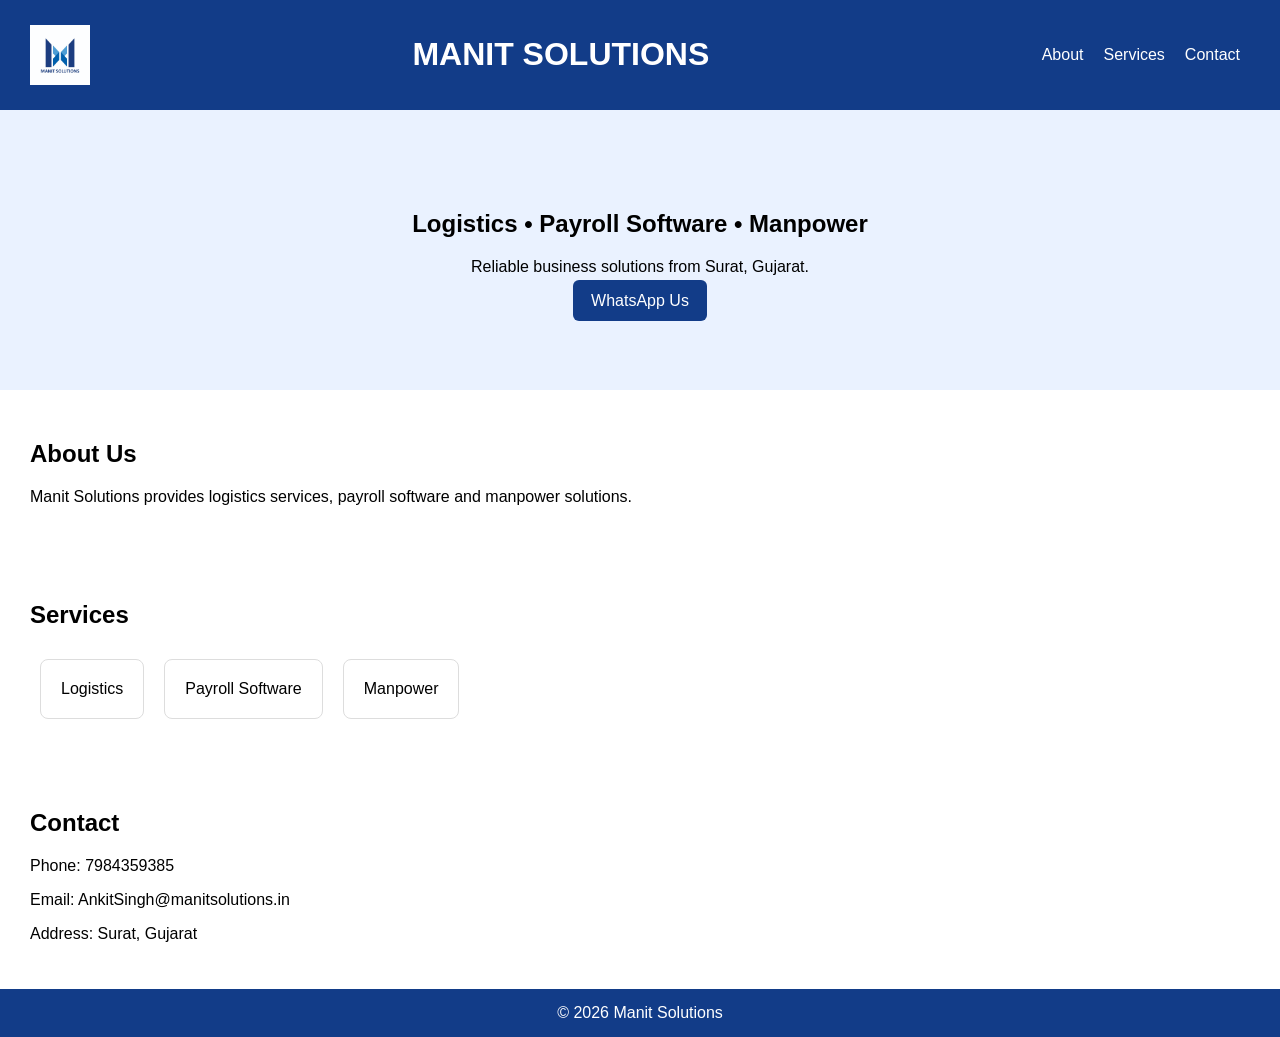
==== index.html @ 74b2212c "Add files via upload" ====
<!DOCTYPE html>
<html lang="en"><head><meta charset="UTF-8"><meta name="viewport" content="width=device-width,initial-scale=1">
<title>Manit Solutions</title>
<link rel="stylesheet" href="style.css"></head>
<body>
<header><img src="logo.png" class="logo"><h1>MANIT SOLUTIONS</h1>
<nav><a href="#about">About</a><a href="#services">Services</a><a href="#contact">Contact</a></nav></header>
<section class="hero">
<h2>Logistics • Payroll Software • Manpower</h2>
<p>Reliable business solutions from Surat, Gujarat.</p>
<a class="btn" href="https://wa.me/917984359385">WhatsApp Us</a>
</section>
<section id="about"><h2>About Us</h2>
<p>Manit Solutions provides logistics services, payroll software and manpower solutions.</p></section>
<section id="services"><h2>Services</h2>
<div class="card">Logistics</div><div class="card">Payroll Software</div><div class="card">Manpower</div>
</section>
<section id="contact"><h2>Contact</h2>
<p>Phone: 7984359385</p>
<p>Email: AnkitSingh@manitsolutions.in</p>
<p>Address: Surat, Gujarat</p>
</section>
<footer>© 2026 Manit Solutions</footer>
</body></html>
---- style.css ----
body{font-family:Arial;margin:0}header{display:flex;align-items:center;justify-content:space-between;padding:15px 30px;background:#123c88;color:#fff}nav a{color:#fff;margin:0 10px;text-decoration:none}.logo{height:60px}.hero{padding:80px 20px;text-align:center;background:#eaf2ff}.btn{background:#123c88;color:#fff;padding:12px 18px;text-decoration:none;border-radius:6px}.card{display:inline-block;margin:10px;padding:20px;border:1px solid #ddd;border-radius:8px}section{padding:30px}footer{background:#123c88;color:#fff;text-align:center;padding:15px}
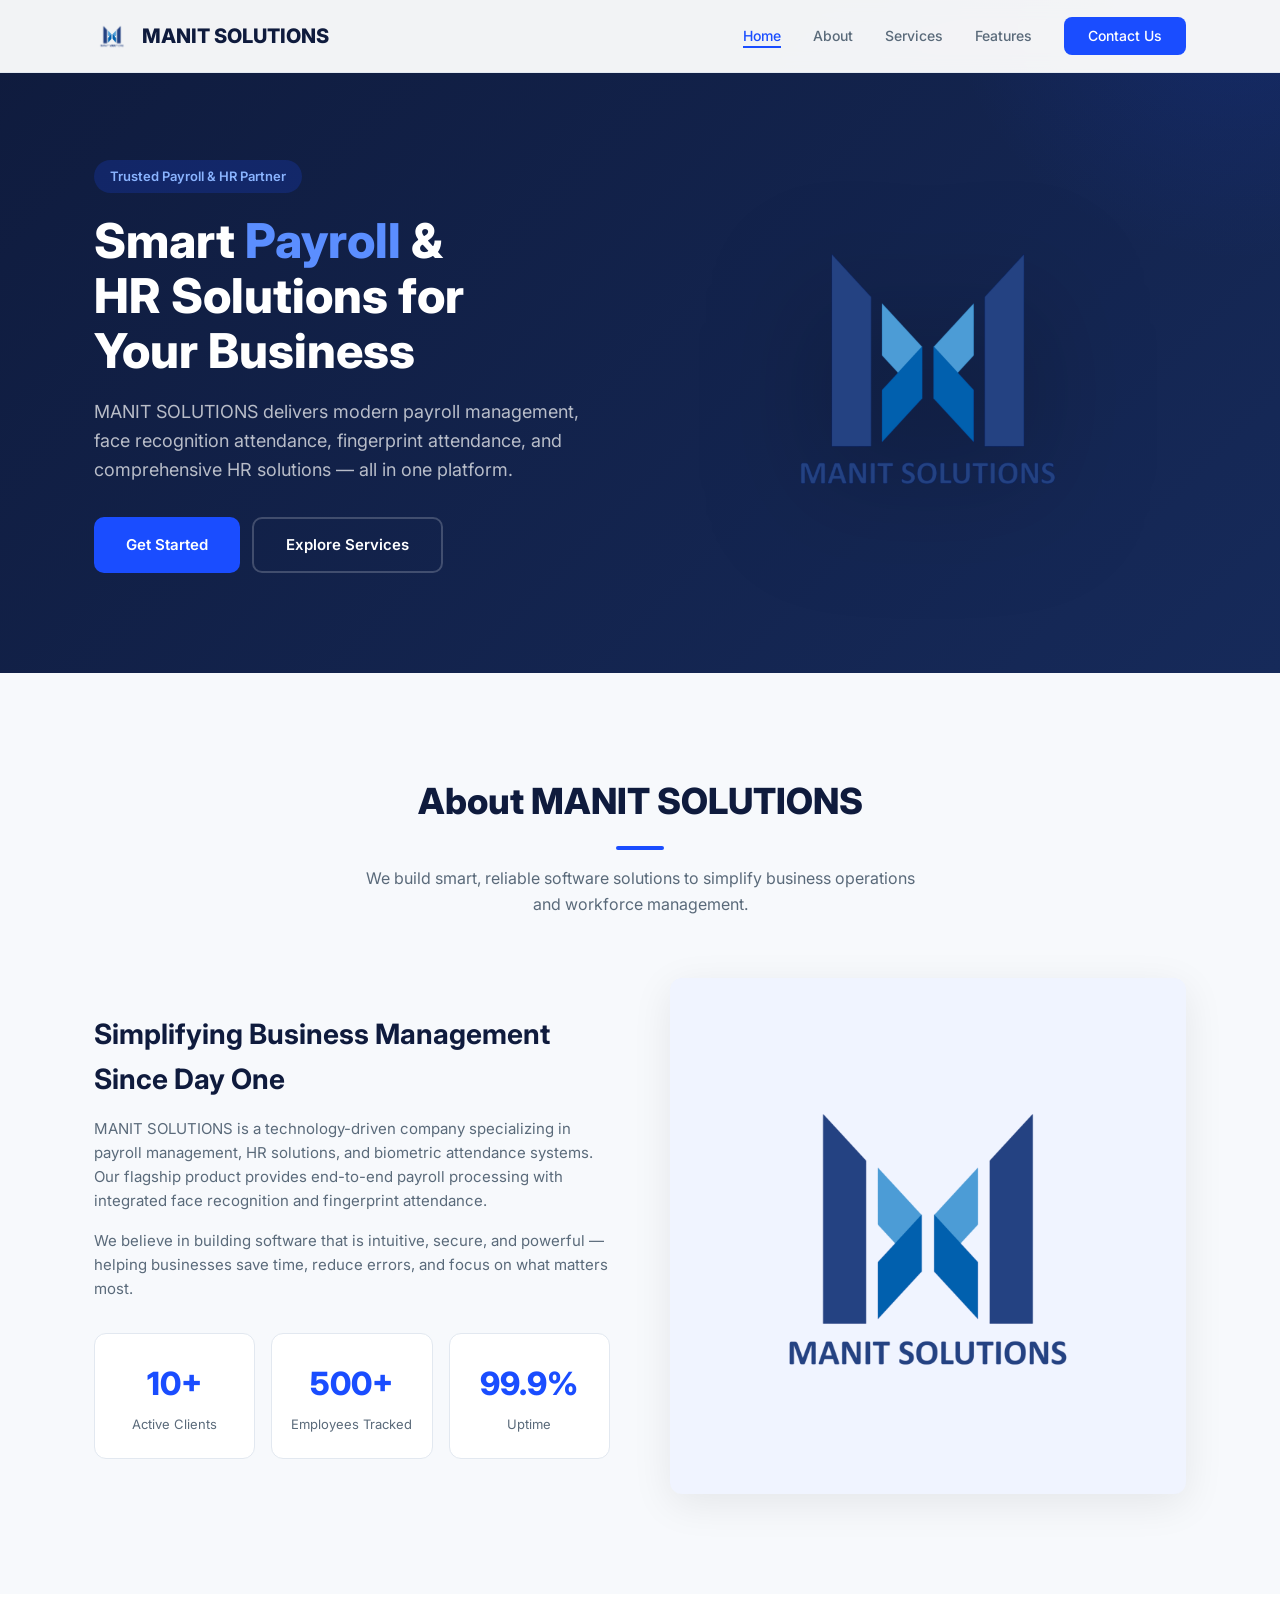
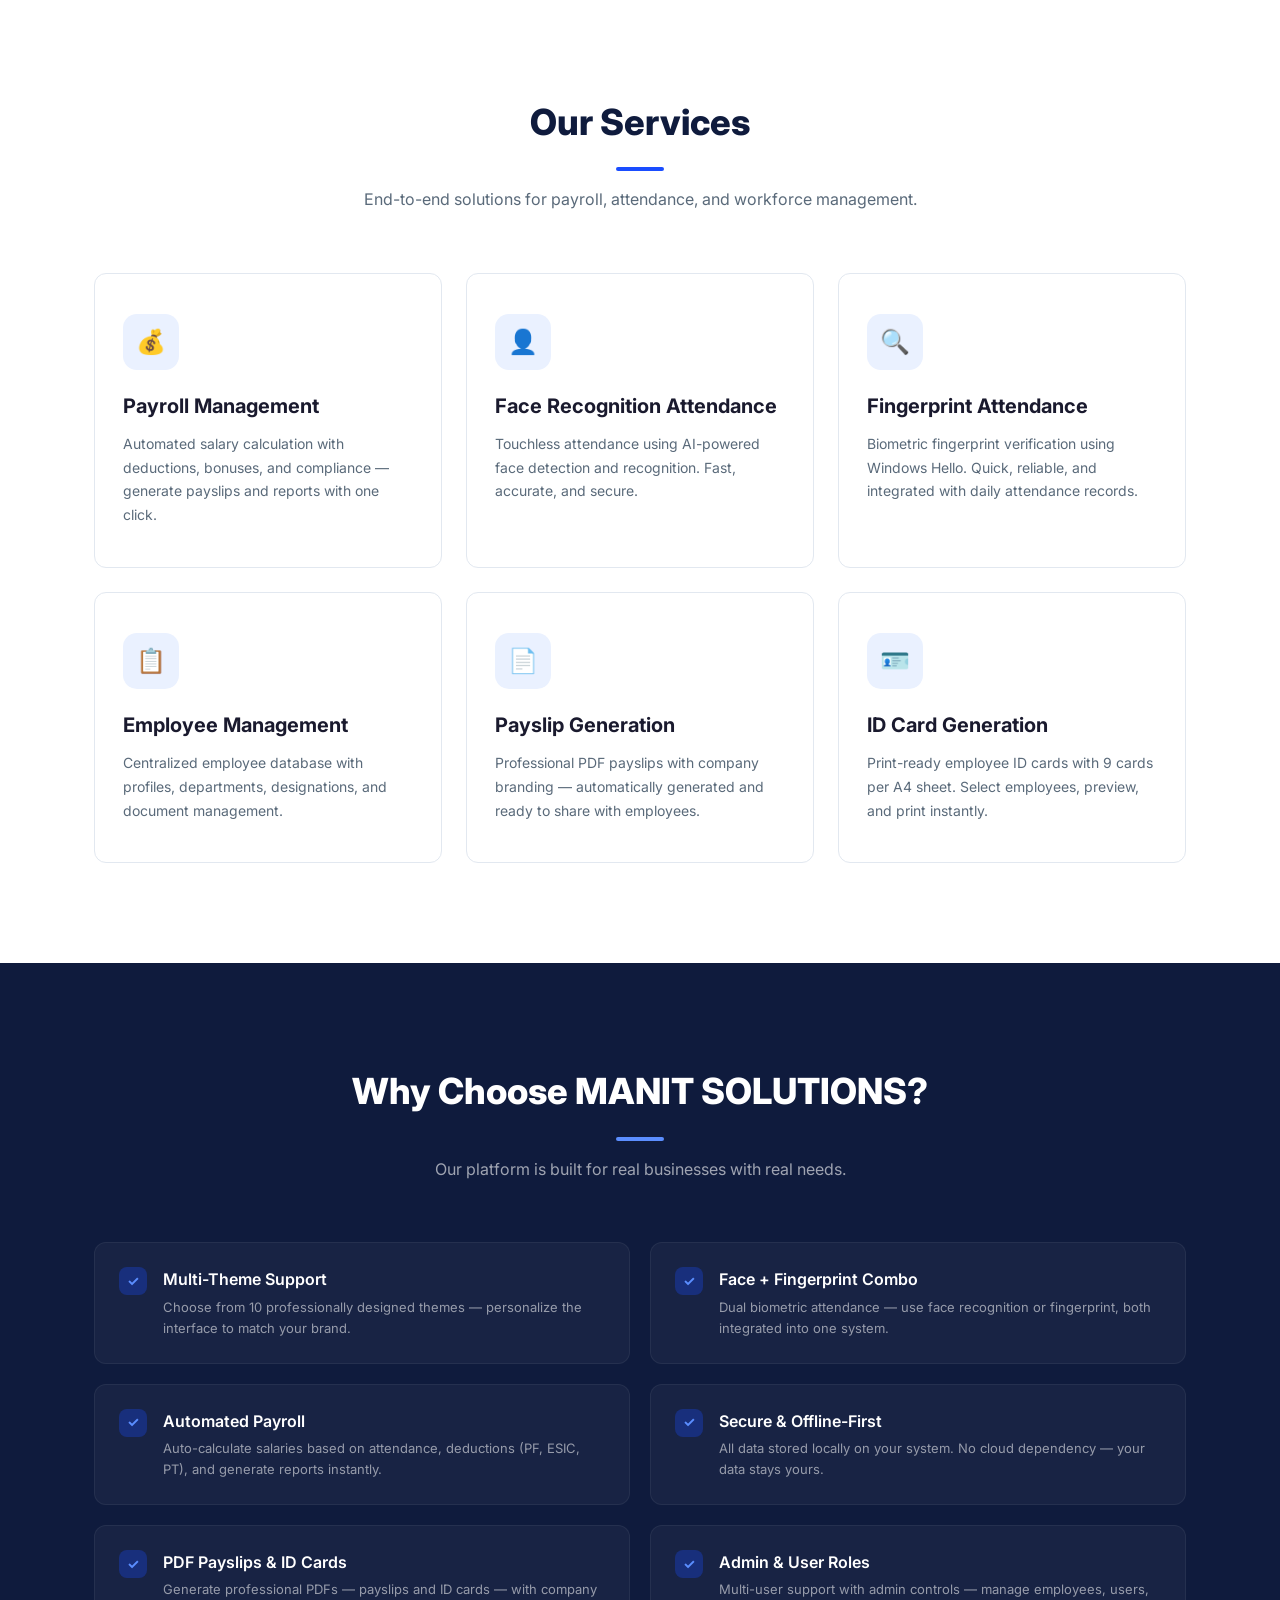
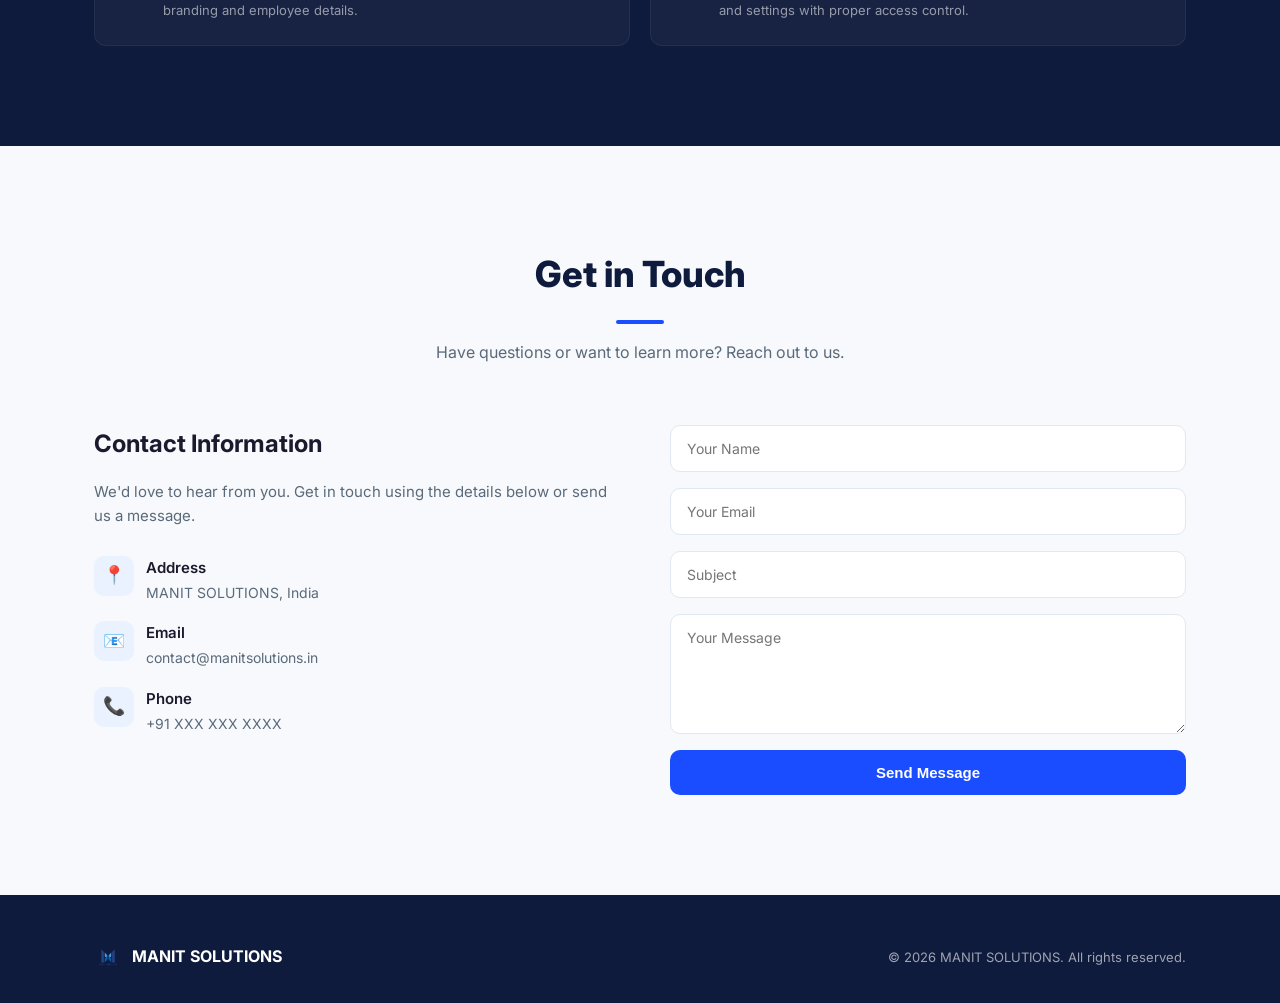
==== commit 2a5eb99e: "Add files via upload" ====
--- a/index.html
+++ b/index.html
@@ -1,24 +1,564 @@
 <!DOCTYPE html>
-<html lang="en"><head><meta charset="UTF-8"><meta name="viewport" content="width=device-width,initial-scale=1">
-<title>Manit Solutions</title>
-<link rel="stylesheet" href="style.css"></head>
+<html lang="en">
+<head>
+    <meta charset="UTF-8" />
+    <meta name="viewport" content="width=device-width, initial-scale=1.0" />
+    <title>MANIT SOLUTIONS — Payroll & HR Solutions</title>
+    <meta name="description" content="MANIT SOLUTIONS provides payroll management, HR solutions, face recognition attendance, and fingerprint attendance systems for businesses." />
+    <link rel="icon" href="assets/favicon.png" type="image/png" />
+    <link rel="preconnect" href="https://fonts.googleapis.com" />
+    <link rel="preconnect" href="https://fonts.gstatic.com" crossorigin />
+    <link href="https://fonts.googleapis.com/css2?family=Inter:wght@400;500;600;700;800&display=swap" rel="stylesheet" />
+    <style>
+        /* ─── RESET & BASE ─────────────────────────── */
+        *, *::before, *::after { box-sizing: border-box; margin: 0; padding: 0; }
+        html { scroll-behavior: smooth; }
+        body {
+            font-family: 'Inter', -apple-system, sans-serif;
+            color: #1A1A2E;
+            background: #FFFFFF;
+            line-height: 1.6;
+        }
+        a { text-decoration: none; color: inherit; }
+        img { max-width: 100%; display: block; }
+
+        /* ─── COLORS ──────────────────────────────── */
+        :root {
+            --primary: #1A4DFF;
+            --primary-dark: #0F3BCC;
+            --primary-light: #EAF1FF;
+            --navy: #0F1B3D;
+            --text: #1A1A2E;
+            --text-muted: #5A6A7A;
+            --bg-light: #F7F9FC;
+            --bg-card: #FFFFFF;
+            --border: #E2E8F0;
+            --success: #0F9D58;
+            --radius: 12px;
+        }
+
+        /* ─── CONTAINER ───────────────────────────── */
+        .container { max-width: 1140px; margin: 0 auto; padding: 0 24px; }
+
+        /* ─── NAV ─────────────────────────────────── */
+        nav {
+            position: fixed; top: 0; left: 0; right: 0; z-index: 1000;
+            background: rgba(255,255,255,0.95);
+            backdrop-filter: blur(10px);
+            border-bottom: 1px solid var(--border);
+            transition: box-shadow 0.3s;
+        }
+        nav.scrolled { box-shadow: 0 2px 20px rgba(0,0,0,0.06); }
+        nav .container {
+            display: flex; align-items: center; justify-content: space-between;
+            height: 72px;
+        }
+        nav .logo {
+            display: flex; align-items: center; gap: 12px;
+            font-size: 20px; font-weight: 800; color: var(--navy);
+        }
+        nav .logo img { height: 36px; width: auto; }
+        .nav-links { display: flex; gap: 32px; list-style: none; align-items: center; }
+        .nav-links a {
+            font-size: 14px; font-weight: 500; color: var(--text-muted);
+            transition: color 0.2s; position: relative;
+        }
+        .nav-links a:hover, .nav-links a.active { color: var(--primary); }
+        .nav-links a::after {
+            content: ''; position: absolute; bottom: -4px; left: 0; right: 0;
+            height: 2px; background: var(--primary); transform: scaleX(0);
+            transition: transform 0.2s;
+        }
+        .nav-links a:hover::after, .nav-links a.active::after { transform: scaleX(1); }
+
+        .nav-cta {
+            display: inline-block; padding: 8px 24px;
+            background: var(--primary); color: #fff !important;
+            border-radius: 8px; font-weight: 600; font-size: 14px;
+            transition: background 0.2s, transform 0.2s;
+        }
+        .nav-cta:hover { background: var(--primary-dark); transform: translateY(-1px); }
+
+        .mobile-toggle {
+            display: none; flex-direction: column; gap: 5px;
+            background: none; border: none; cursor: pointer; padding: 4px;
+        }
+        .mobile-toggle span {
+            width: 24px; height: 2px; background: var(--navy);
+            border-radius: 2px; transition: 0.3s;
+        }
+
+        /* ─── HERO ────────────────────────────────── */
+        .hero {
+            padding: 160px 0 100px;
+            background: linear-gradient(135deg, var(--navy) 0%, #162A5A 100%);
+            color: #fff; overflow: hidden; position: relative;
+        }
+        .hero::before {
+            content: ''; position: absolute; top: -50%; right: -20%;
+            width: 600px; height: 600px; border-radius: 50%;
+            background: radial-gradient(circle, rgba(26,77,255,0.15) 0%, transparent 70%);
+        }
+        .hero .container { position: relative; z-index: 1; display: flex; align-items: center; gap: 60px; }
+        .hero-text { flex: 1; }
+        .hero-text .badge {
+            display: inline-block; padding: 6px 16px; border-radius: 20px;
+            background: rgba(26,77,255,0.2); color: #8AB4FF;
+            font-size: 13px; font-weight: 600; margin-bottom: 20px;
+        }
+        .hero-text h1 {
+            font-size: 48px; font-weight: 800; line-height: 1.15;
+            margin-bottom: 20px;
+        }
+        .hero-text h1 span { color: #5B8EFF; }
+        .hero-text p {
+            font-size: 18px; color: rgba(255,255,255,0.7);
+            max-width: 520px; margin-bottom: 32px;
+        }
+        .hero-buttons { display: flex; gap: 12px; flex-wrap: wrap; }
+        .btn-primary {
+            display: inline-flex; align-items: center; gap: 8px;
+            padding: 14px 32px; background: var(--primary);
+            color: #fff; border-radius: 10px; font-weight: 600; font-size: 15px;
+            border: none; cursor: pointer; transition: background 0.2s, transform 0.2s;
+        }
+        .btn-primary:hover { background: var(--primary-dark); transform: translateY(-2px); }
+        .btn-outline {
+            display: inline-flex; align-items: center; gap: 8px;
+            padding: 14px 32px; background: transparent;
+            color: #fff; border: 2px solid rgba(255,255,255,0.2);
+            border-radius: 10px; font-weight: 600; font-size: 15px;
+            cursor: pointer; transition: border-color 0.2s, background 0.2s;
+        }
+        .btn-outline:hover { border-color: var(--primary); background: rgba(26,77,255,0.1); }
+
+        .hero-visual { flex: 1; display: flex; justify-content: center; align-items: center; }
+        .hero-visual img { max-height: 400px; width: auto; filter: drop-shadow(0 20px 60px rgba(0,0,0,0.3)); }
+
+        /* ─── SECTIONS ────────────────────────────── */
+        section { padding: 100px 0; }
+        .section-header { text-align: center; margin-bottom: 60px; }
+        .section-header h2 {
+            font-size: 36px; font-weight: 800; color: var(--navy);
+            margin-bottom: 12px;
+        }
+        .section-header p {
+            font-size: 16px; color: var(--text-muted);
+            max-width: 560px; margin: 0 auto;
+        }
+        .section-header .accent {
+            width: 48px; height: 4px; background: var(--primary);
+            border-radius: 2px; margin: 16px auto;
+        }
+
+        /* ─── ABOUT ───────────────────────────────── */
+        #about { background: var(--bg-light); }
+        .about-grid {
+            display: grid; grid-template-columns: 1fr 1fr; gap: 60px;
+            align-items: center;
+        }
+        .about-text h3 { font-size: 28px; font-weight: 700; color: var(--navy); margin-bottom: 16px; }
+        .about-text p { color: var(--text-muted); margin-bottom: 16px; font-size: 15px; }
+        .about-stats {
+            display: grid; grid-template-columns: repeat(3, 1fr); gap: 16px;
+            margin-top: 32px;
+        }
+        .stat-card {
+            background: #fff; padding: 24px 16px; border-radius: var(--radius);
+            text-align: center; border: 1px solid var(--border);
+        }
+        .stat-card .num { font-size: 32px; font-weight: 800; color: var(--primary); }
+        .stat-card .label { font-size: 13px; color: var(--text-muted); margin-top: 4px; }
+        .about-image img { border-radius: var(--radius); box-shadow: 0 10px 40px rgba(0,0,0,0.08); }
+
+        /* ─── SERVICES ────────────────────────────── */
+        .services-grid {
+            display: grid; grid-template-columns: repeat(3, 1fr); gap: 24px;
+        }
+        .service-card {
+            background: var(--bg-card); border: 1px solid var(--border);
+            border-radius: var(--radius); padding: 40px 28px;
+            transition: transform 0.25s, box-shadow 0.25s;
+        }
+        .service-card:hover { transform: translateY(-6px); box-shadow: 0 12px 40px rgba(0,0,0,0.06); }
+        .service-icon {
+            width: 56px; height: 56px; border-radius: 14px;
+            background: var(--primary-light); display: flex;
+            align-items: center; justify-content: center;
+            font-size: 24px; margin-bottom: 20px;
+        }
+        .service-card h3 { font-size: 20px; font-weight: 700; margin-bottom: 10px; }
+        .service-card p { font-size: 14px; color: var(--text-muted); line-height: 1.7; }
+
+        /* ─── FEATURES ────────────────────────────── */
+        #features { background: var(--navy); color: #fff; }
+        #features .section-header h2 { color: #fff; }
+        #features .section-header p { color: rgba(255,255,255,0.6); }
+        #features .section-header .accent { background: #5B8EFF; }
+        .features-grid {
+            display: grid; grid-template-columns: repeat(2, 1fr); gap: 20px;
+        }
+        .feature-item {
+            display: flex; gap: 16px; padding: 24px;
+            background: rgba(255,255,255,0.04); border-radius: var(--radius);
+            border: 1px solid rgba(255,255,255,0.06);
+        }
+        .feature-item .check {
+            flex-shrink: 0; width: 28px; height: 28px; border-radius: 8px;
+            background: rgba(26,77,255,0.3); display: flex;
+            align-items: center; justify-content: center;
+            color: #5B8EFF; font-size: 14px; font-weight: 700;
+        }
+        .feature-item h4 { font-size: 16px; font-weight: 600; margin-bottom: 4px; }
+        .feature-item p { font-size: 13px; color: rgba(255,255,255,0.55); }
+
+        /* ─── CONTACT ─────────────────────────────── */
+        #contact { background: var(--bg-light); }
+        .contact-grid {
+            display: grid; grid-template-columns: 1fr 1fr; gap: 60px;
+        }
+        .contact-info h3 { font-size: 24px; font-weight: 700; margin-bottom: 16px; }
+        .contact-info p { color: var(--text-muted); margin-bottom: 8px; font-size: 15px; }
+        .contact-info .detail { display: flex; gap: 12px; align-items: flex-start; margin-bottom: 16px; }
+        .contact-info .detail-icon {
+            width: 40px; height: 40px; border-radius: 10px;
+            background: var(--primary-light); display: flex;
+            align-items: center; justify-content: center;
+            font-size: 18px; flex-shrink: 0;
+        }
+        .contact-info .detail h4 { font-size: 15px; font-weight: 600; }
+        .contact-info .detail span { font-size: 14px; color: var(--text-muted); }
+        .contact-form { display: flex; flex-direction: column; gap: 16px; }
+        .contact-form input, .contact-form textarea {
+            padding: 14px 16px; border: 1.5px solid var(--border);
+            border-radius: 10px; font-size: 14px; font-family: inherit;
+            transition: border-color 0.2s; outline: none;
+        }
+        .contact-form input:focus, .contact-form textarea:focus { border-color: var(--primary); }
+        .contact-form textarea { min-height: 120px; resize: vertical; }
+
+        /* ─── FOOTER ──────────────────────────────── */
+        footer {
+            background: var(--navy); color: rgba(255,255,255,0.6);
+            padding: 48px 0 32px;
+        }
+        footer .container {
+            display: flex; justify-content: space-between; align-items: center;
+            flex-wrap: wrap; gap: 16px;
+        }
+        footer .brand { display: flex; align-items: center; gap: 10px; }
+        footer .brand img { height: 28px; }
+        footer .brand span { font-weight: 700; color: #fff; font-size: 16px; }
+        footer .copy { font-size: 13px; }
+
+        /* ─── RESPONSIVE ──────────────────────────── */
+        @media (max-width: 900px) {
+            .hero .container { flex-direction: column; text-align: center; }
+            .hero-text h1 { font-size: 36px; }
+            .hero-text p { margin: 0 auto 28px; }
+            .hero-buttons { justify-content: center; }
+            .about-grid { grid-template-columns: 1fr; }
+            .services-grid { grid-template-columns: 1fr 1fr; }
+            .features-grid { grid-template-columns: 1fr; }
+            .contact-grid { grid-template-columns: 1fr; }
+            .nav-links { display: none; }
+            .mobile-toggle { display: flex; }
+            .nav-links.open {
+                display: flex; position: absolute; top: 72px; left: 0; right: 0;
+                flex-direction: column; background: #fff; padding: 20px 24px;
+                border-bottom: 1px solid var(--border); gap: 16px; align-items: stretch;
+            }
+            .hero { padding: 120px 0 60px; }
+            section { padding: 60px 0; }
+            .section-header h2 { font-size: 28px; }
+        }
+        @media (max-width: 600px) {
+            .services-grid { grid-template-columns: 1fr; }
+            .about-stats { grid-template-columns: 1fr; }
+            .hero-text h1 { font-size: 28px; }
+            .hero { padding: 100px 0 40px; }
+        }
+    </style>
+</head>
 <body>
-<header><img src="logo.png" class="logo"><h1>MANIT SOLUTIONS</h1>
-<nav><a href="#about">About</a><a href="#services">Services</a><a href="#contact">Contact</a></nav></header>
-<section class="hero">
-<h2>Logistics • Payroll Software • Manpower</h2>
-<p>Reliable business solutions from Surat, Gujarat.</p>
-<a class="btn" href="https://wa.me/917984359385">WhatsApp Us</a>
+
+<!-- ═══ NAV ═══════════════════════════════════════ -->
+<nav id="navbar">
+    <div class="container">
+        <a href="#" class="logo">
+            <img src="assets/logo.png" alt="MANIT SOLUTIONS" />
+            MANIT SOLUTIONS
+        </a>
+        <ul class="nav-links" id="navLinks">
+            <li><a href="#home" class="active">Home</a></li>
+            <li><a href="#about">About</a></li>
+            <li><a href="#services">Services</a></li>
+            <li><a href="#features">Features</a></li>
+            <li><a href="#contact" class="nav-cta">Contact Us</a></li>
+        </ul>
+        <button class="mobile-toggle" id="mobileToggle" aria-label="Menu">
+            <span></span><span></span><span></span>
+        </button>
+    </div>
+</nav>
+
+<!-- ═══ HERO ══════════════════════════════════════ -->
+<section class="hero" id="home">
+    <div class="container">
+        <div class="hero-text">
+            <div class="badge">Trusted Payroll &amp; HR Partner</div>
+            <h1>Smart <span>Payroll</span> &amp;<br />HR Solutions for<br />Your Business</h1>
+            <p>
+                MANIT SOLUTIONS delivers modern payroll management, face recognition attendance,
+                fingerprint attendance, and comprehensive HR solutions — all in one platform.
+            </p>
+            <div class="hero-buttons">
+                <a href="#contact" class="btn-primary">Get Started</a>
+                <a href="#services" class="btn-outline">Explore Services</a>
+            </div>
+        </div>
+        <div class="hero-visual">
+            <img src="assets/logo.png" alt="MANIT SOLUTIONS" />
+        </div>
+    </div>
 </section>
-<section id="about"><h2>About Us</h2>
-<p>Manit Solutions provides logistics services, payroll software and manpower solutions.</p></section>
-<section id="services"><h2>Services</h2>
-<div class="card">Logistics</div><div class="card">Payroll Software</div><div class="card">Manpower</div>
+
+<!-- ═══ ABOUT ═════════════════════════════════════ -->
+<section id="about">
+    <div class="container">
+        <div class="section-header">
+            <h2>About MANIT SOLUTIONS</h2>
+            <div class="accent"></div>
+            <p>We build smart, reliable software solutions to simplify business operations and workforce management.</p>
+        </div>
+        <div class="about-grid">
+            <div class="about-text">
+                <h3>Simplifying Business Management Since Day One</h3>
+                <p>
+                    MANIT SOLUTIONS is a technology-driven company specializing in payroll management,
+                    HR solutions, and biometric attendance systems. Our flagship product provides end-to-end
+                    payroll processing with integrated face recognition and fingerprint attendance.
+                </p>
+                <p>
+                    We believe in building software that is intuitive, secure, and powerful — helping
+                    businesses save time, reduce errors, and focus on what matters most.
+                </p>
+                <div class="about-stats">
+                    <div class="stat-card">
+                        <div class="num">10+</div>
+                        <div class="label">Active Clients</div>
+                    </div>
+                    <div class="stat-card">
+                        <div class="num">500+</div>
+                        <div class="label">Employees Tracked</div>
+                    </div>
+                    <div class="stat-card">
+                        <div class="num">99.9%</div>
+                        <div class="label">Uptime</div>
+                    </div>
+                </div>
+            </div>
+            <div class="about-image">
+                <img src="assets/logo.png" alt="About MANIT SOLUTIONS" style="background:#F0F4FF; padding:40px; border-radius:12px;" />
+            </div>
+        </div>
+    </div>
 </section>
-<section id="contact"><h2>Contact</h2>
-<p>Phone: 7984359385</p>
-<p>Email: AnkitSingh@manitsolutions.in</p>
-<p>Address: Surat, Gujarat</p>
+
+<!-- ═══ SERVICES ══════════════════════════════════ -->
+<section id="services">
+    <div class="container">
+        <div class="section-header">
+            <h2>Our Services</h2>
+            <div class="accent"></div>
+            <p>End-to-end solutions for payroll, attendance, and workforce management.</p>
+        </div>
+        <div class="services-grid">
+            <div class="service-card">
+                <div class="service-icon">💰</div>
+                <h3>Payroll Management</h3>
+                <p>Automated salary calculation with deductions, bonuses, and compliance — generate payslips and reports with one click.</p>
+            </div>
+            <div class="service-card">
+                <div class="service-icon">👤</div>
+                <h3>Face Recognition Attendance</h3>
+                <p>Touchless attendance using AI-powered face detection and recognition. Fast, accurate, and secure.</p>
+            </div>
+            <div class="service-card">
+                <div class="service-icon">🔍</div>
+                <h3>Fingerprint Attendance</h3>
+                <p>Biometric fingerprint verification using Windows Hello. Quick, reliable, and integrated with daily attendance records.</p>
+            </div>
+            <div class="service-card">
+                <div class="service-icon">📋</div>
+                <h3>Employee Management</h3>
+                <p>Centralized employee database with profiles, departments, designations, and document management.</p>
+            </div>
+            <div class="service-card">
+                <div class="service-icon">📄</div>
+                <h3>Payslip Generation</h3>
+                <p>Professional PDF payslips with company branding — automatically generated and ready to share with employees.</p>
+            </div>
+            <div class="service-card">
+                <div class="service-icon">🪪</div>
+                <h3>ID Card Generation</h3>
+                <p>Print-ready employee ID cards with 9 cards per A4 sheet. Select employees, preview, and print instantly.</p>
+            </div>
+        </div>
+    </div>
 </section>
-<footer>© 2026 Manit Solutions</footer>
-</body></html>+
+<!-- ═══ FEATURES ══════════════════════════════════ -->
+<section id="features">
+    <div class="container">
+        <div class="section-header">
+            <h2>Why Choose MANIT SOLUTIONS?</h2>
+            <div class="accent"></div>
+            <p>Our platform is built for real businesses with real needs.</p>
+        </div>
+        <div class="features-grid">
+            <div class="feature-item">
+                <div class="check">✓</div>
+                <div>
+                    <h4>Multi-Theme Support</h4>
+                    <p>Choose from 10 professionally designed themes — personalize the interface to match your brand.</p>
+                </div>
+            </div>
+            <div class="feature-item">
+                <div class="check">✓</div>
+                <div>
+                    <h4>Face + Fingerprint Combo</h4>
+                    <p>Dual biometric attendance — use face recognition or fingerprint, both integrated into one system.</p>
+                </div>
+            </div>
+            <div class="feature-item">
+                <div class="check">✓</div>
+                <div>
+                    <h4>Automated Payroll</h4>
+                    <p>Auto-calculate salaries based on attendance, deductions (PF, ESIC, PT), and generate reports instantly.</p>
+                </div>
+            </div>
+            <div class="feature-item">
+                <div class="check">✓</div>
+                <div>
+                    <h4>Secure &amp; Offline-First</h4>
+                    <p>All data stored locally on your system. No cloud dependency — your data stays yours.</p>
+                </div>
+            </div>
+            <div class="feature-item">
+                <div class="check">✓</div>
+                <div>
+                    <h4>PDF Payslips &amp; ID Cards</h4>
+                    <p>Generate professional PDFs — payslips and ID cards — with company branding and employee details.</p>
+                </div>
+            </div>
+            <div class="feature-item">
+                <div class="check">✓</div>
+                <div>
+                    <h4>Admin &amp; User Roles</h4>
+                    <p>Multi-user support with admin controls — manage employees, users, and settings with proper access control.</p>
+                </div>
+            </div>
+        </div>
+    </div>
+</section>
+
+<!-- ═══ CONTACT ═══════════════════════════════════ -->
+<section id="contact">
+    <div class="container">
+        <div class="section-header">
+            <h2>Get in Touch</h2>
+            <div class="accent"></div>
+            <p>Have questions or want to learn more? Reach out to us.</p>
+        </div>
+        <div class="contact-grid">
+            <div class="contact-info">
+                <h3>Contact Information</h3>
+                <p>We'd love to hear from you. Get in touch using the details below or send us a message.</p>
+                <div style="margin-top:28px;">
+                    <div class="detail">
+                        <div class="detail-icon">📍</div>
+                        <div>
+                            <h4>Address</h4>
+                            <span>MANIT SOLUTIONS, India</span>
+                        </div>
+                    </div>
+                    <div class="detail">
+                        <div class="detail-icon">📧</div>
+                        <div>
+                            <h4>Email</h4>
+                            <span>contact@manitsolutions.in</span>
+                        </div>
+                    </div>
+                    <div class="detail">
+                        <div class="detail-icon">📞</div>
+                        <div>
+                            <h4>Phone</h4>
+                            <span>+91 XXX XXX XXXX</span>
+                        </div>
+                    </div>
+                </div>
+            </div>
+            <form class="contact-form" onsubmit="handleContact(event)">
+                <input type="text" placeholder="Your Name" required />
+                <input type="email" placeholder="Your Email" required />
+                <input type="text" placeholder="Subject" />
+                <textarea placeholder="Your Message" required></textarea>
+                <button type="submit" class="btn-primary" style="justify-content:center;">Send Message</button>
+            </form>
+        </div>
+    </div>
+</section>
+
+<!-- ═══ FOOTER ════════════════════════════════════ -->
+<footer>
+    <div class="container">
+        <div class="brand">
+            <img src="assets/logo.png" alt="MANIT SOLUTIONS" />
+            <span>MANIT SOLUTIONS</span>
+        </div>
+        <div class="copy">&copy; 2026 MANIT SOLUTIONS. All rights reserved.</div>
+    </div>
+</footer>
+
+<script>
+    // ─── Mobile menu toggle ─────────────────────────
+    const toggle = document.getElementById('mobileToggle');
+    const navLinks = document.getElementById('navLinks');
+    toggle.addEventListener('click', () => navLinks.classList.toggle('open'));
+
+    // ─── Nav scroll effect ──────────────────────────
+    const nav = document.getElementById('navbar');
+    window.addEventListener('scroll', () => {
+        nav.classList.toggle('scrolled', window.scrollY > 40);
+    });
+
+    // ─── Active link on scroll ──────────────────────
+    const sections = document.querySelectorAll('section[id]');
+    const links = document.querySelectorAll('.nav-links a:not(.nav-cta)');
+    window.addEventListener('scroll', () => {
+        let current = 'home';
+        sections.forEach(s => {
+            const top = s.offsetTop - 120;
+            if (window.scrollY >= top) current = s.id;
+        });
+        links.forEach(a => {
+            a.classList.toggle('active', a.getAttribute('href') === '#' + current);
+        });
+    });
+
+    // ─── Close mobile menu on link click ────────────
+    document.querySelectorAll('.nav-links a').forEach(a => {
+        a.addEventListener('click', () => navLinks.classList.remove('open'));
+    });
+
+    // ─── Contact form ───────────────────────────────
+    function handleContact(e) {
+        e.preventDefault();
+        alert('Thank you for your message! We will get back to you soon.\n\n(This is a demo — for production, connect to a backend.)');
+        e.target.reset();
+    }
+</script>
+
+</body>
+</html>
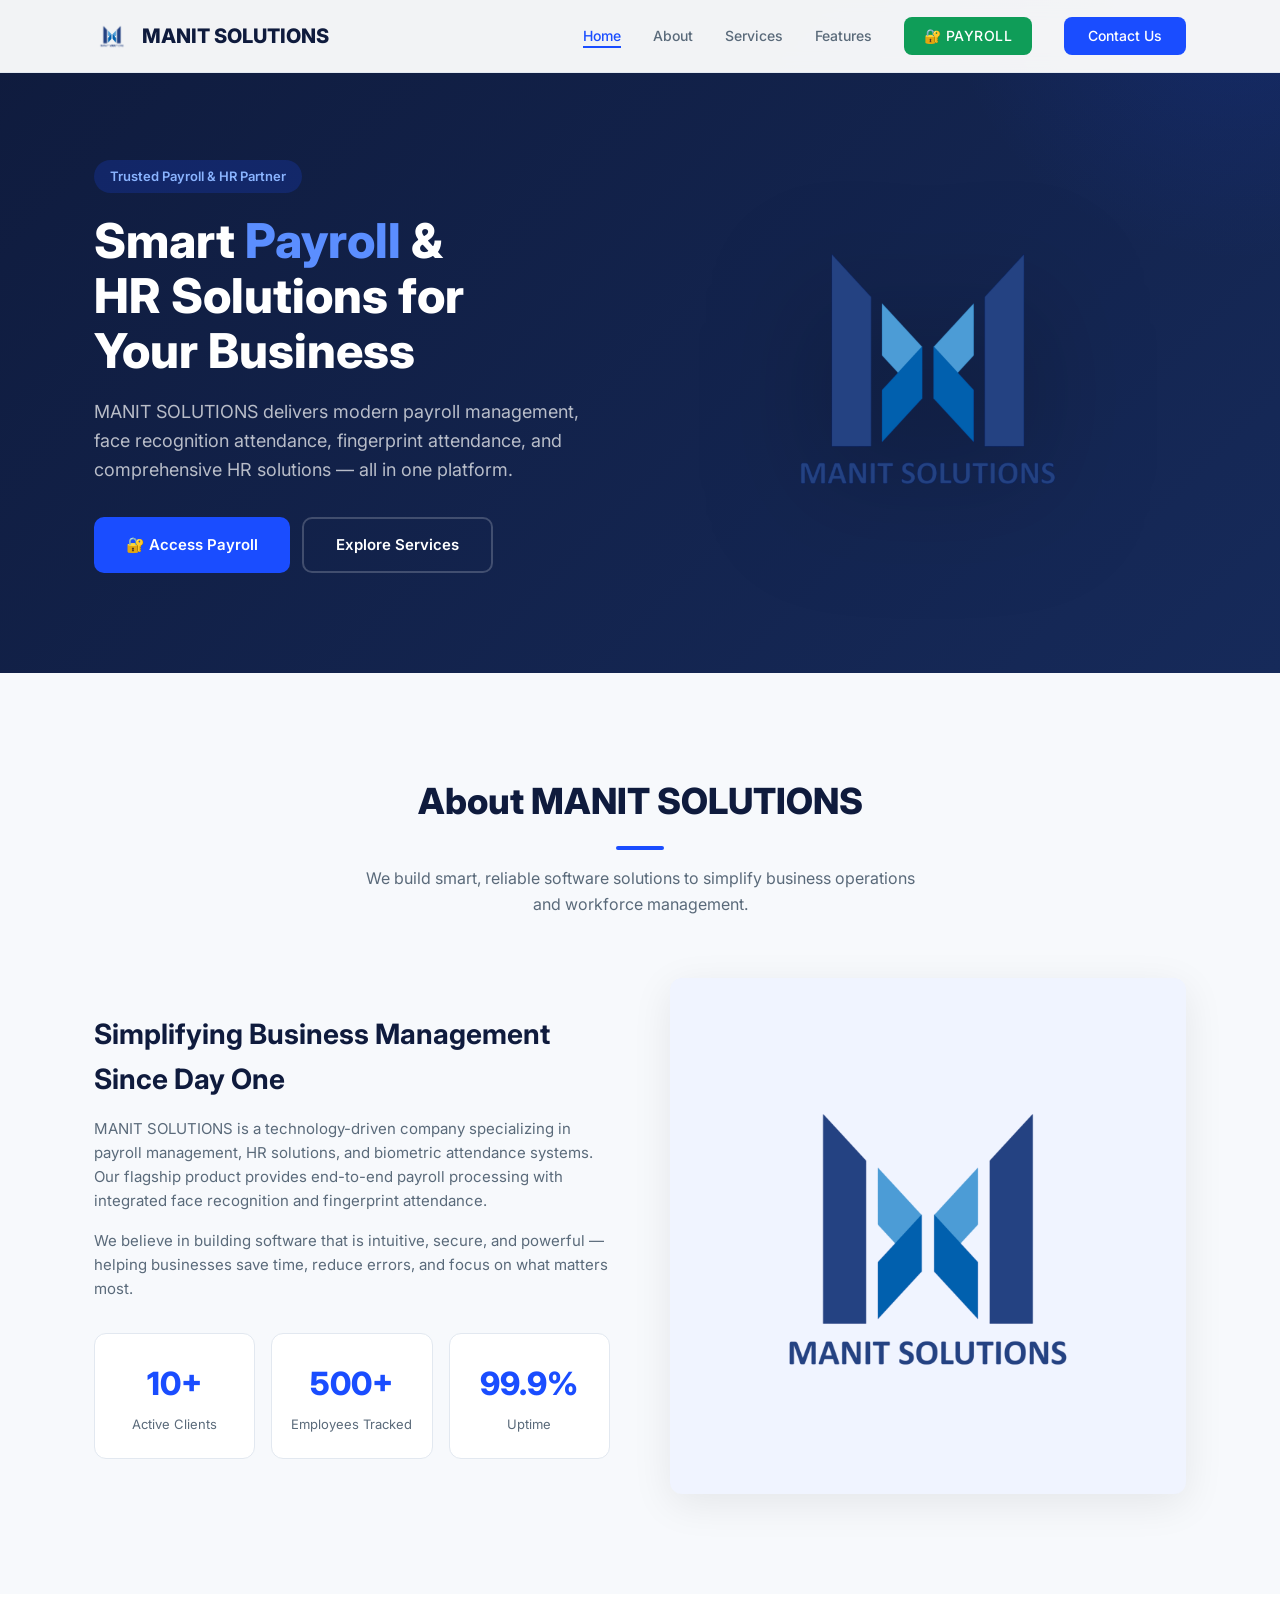
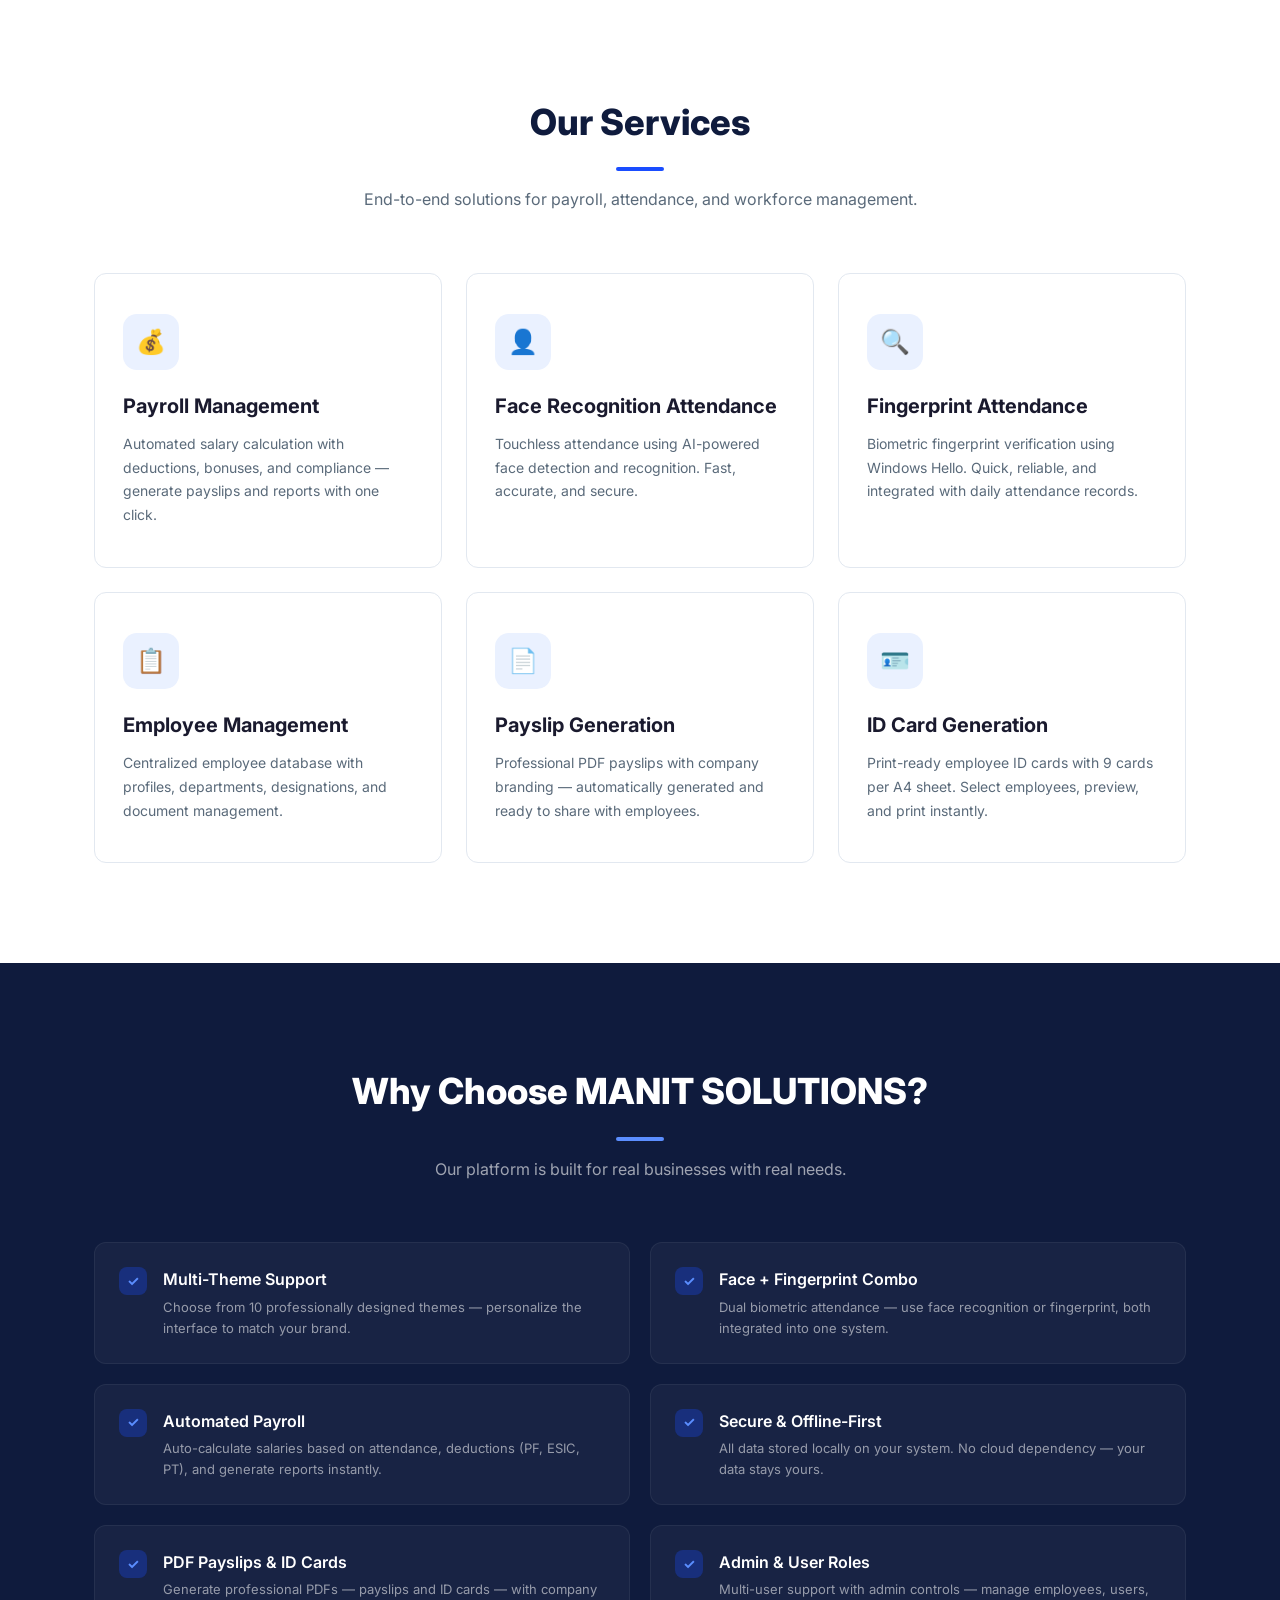
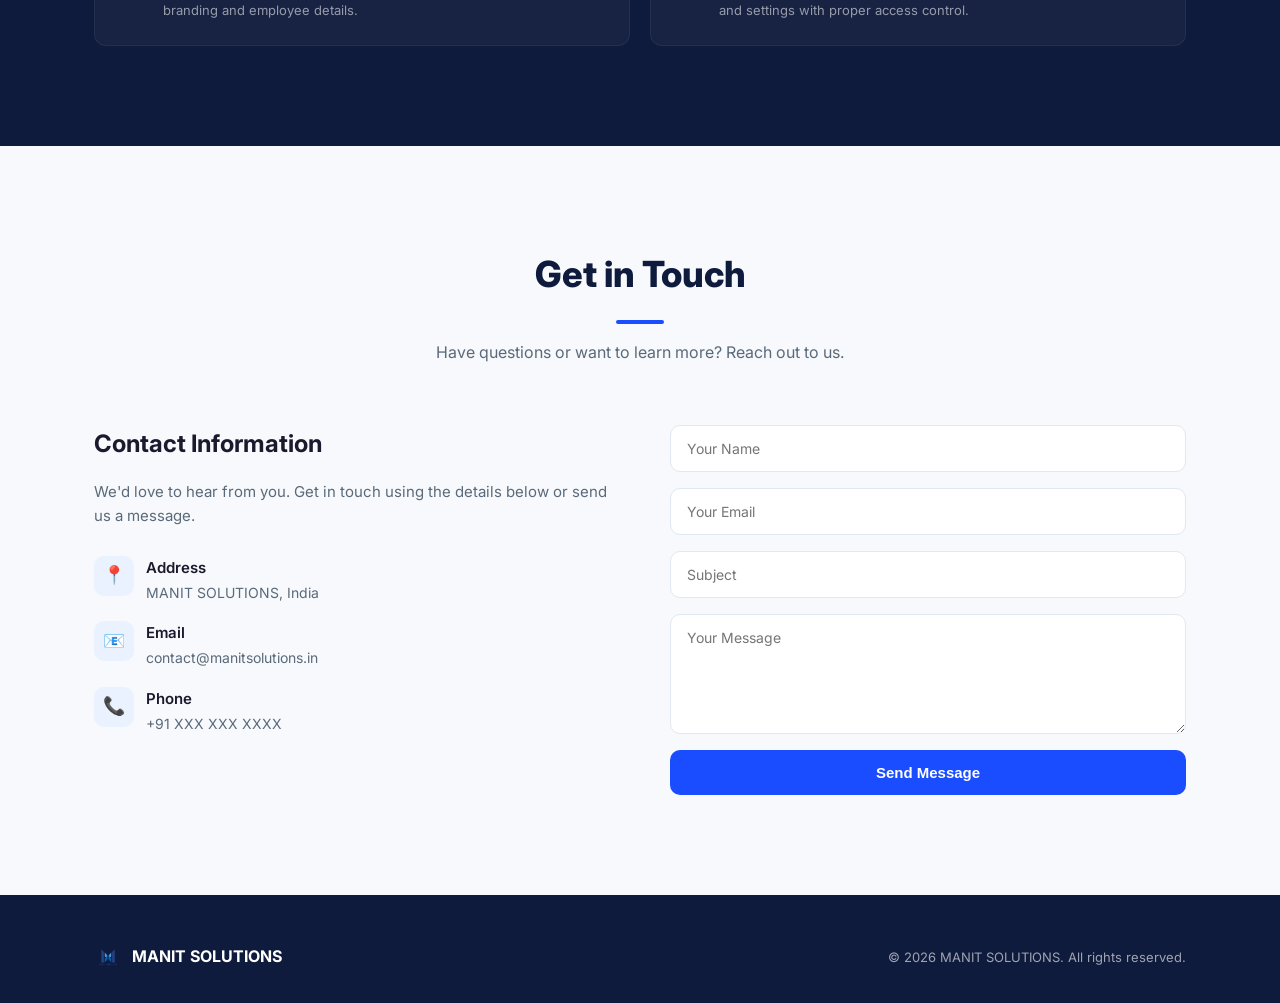
==== commit 7d8ed507: "Add files via upload" ====
--- a/index.html
+++ b/index.html
@@ -79,6 +79,16 @@
         }
         .nav-cta:hover { background: var(--primary-dark); transform: translateY(-1px); }
 
+        .nav-payroll {
+            display: inline-flex; align-items: center; gap: 6px;
+            padding: 8px 20px; background: #0F9D58;
+            color: #fff !important; border-radius: 8px;
+            font-weight: 700; font-size: 13px; letter-spacing: 0.5px;
+            transition: background 0.2s, transform 0.2s;
+        }
+        .nav-payroll:hover { background: #0B7A44 !important; transform: translateY(-1px); }
+        .nav-payroll::after { display: none !important; }
+
         .mobile-toggle {
             display: none; flex-direction: column; gap: 5px;
             background: none; border: none; cursor: pointer; padding: 4px;
@@ -294,6 +304,7 @@
             <li><a href="#about">About</a></li>
             <li><a href="#services">Services</a></li>
             <li><a href="#features">Features</a></li>
+            <li><a href="login.html" class="nav-payroll">🔐 PAYROLL</a></li>
             <li><a href="#contact" class="nav-cta">Contact Us</a></li>
         </ul>
         <button class="mobile-toggle" id="mobileToggle" aria-label="Menu">
@@ -313,7 +324,7 @@
                 fingerprint attendance, and comprehensive HR solutions — all in one platform.
             </p>
             <div class="hero-buttons">
-                <a href="#contact" class="btn-primary">Get Started</a>
+                <a href="login.html" class="btn-primary">🔐 Access Payroll</a>
                 <a href="#services" class="btn-outline">Explore Services</a>
             </div>
         </div>
